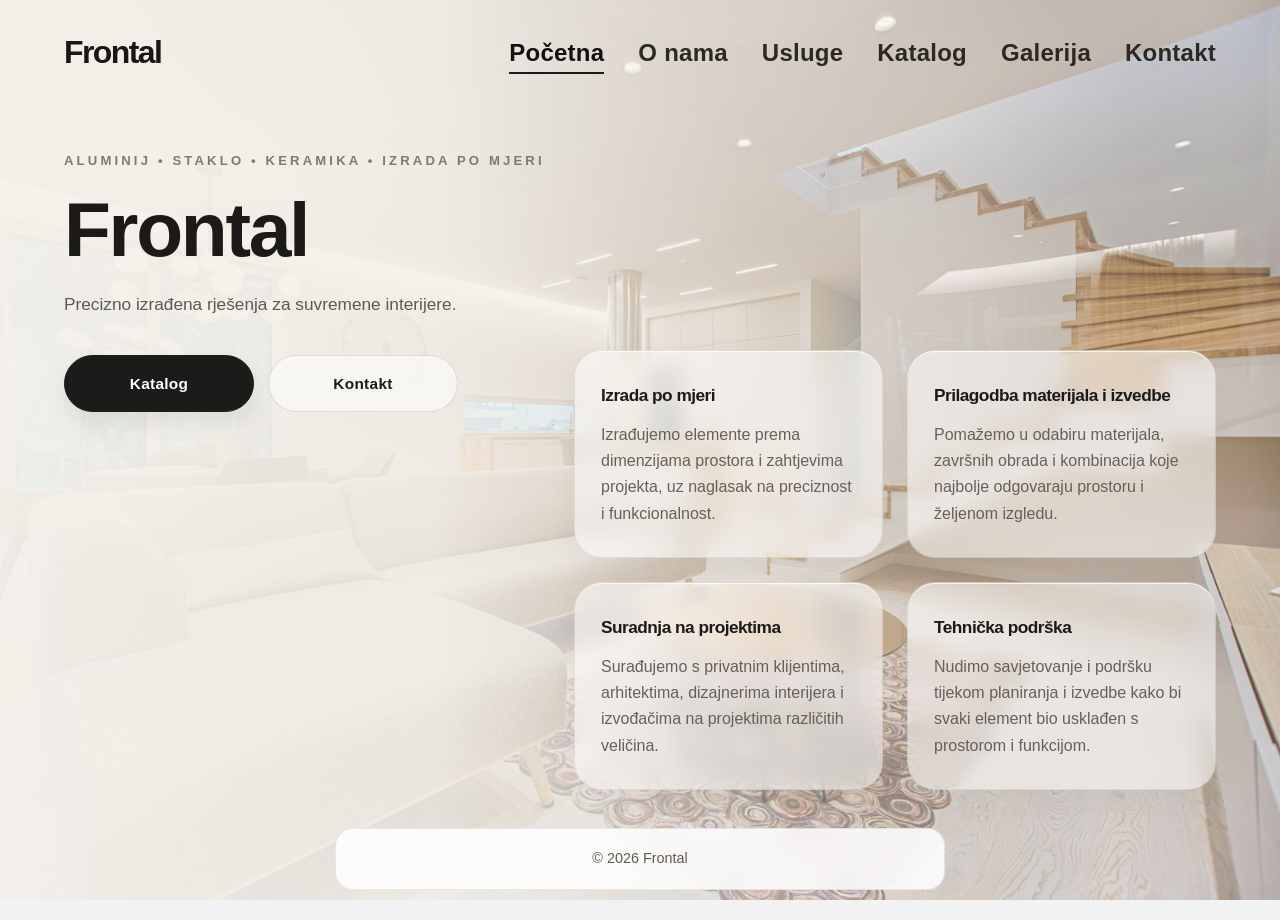
==== index.html @ 2510e6c1 "- Added placeholder pictures in Catalogue - Styled the Catalogue page, including text over pictures" ====
<!DOCTYPE html>
<html lang="hr">
<head>
  <meta charset="UTF-8" />
  <meta name="viewport" content="width=device-width, initial-scale=1.0" />

  <title>Frontal | Aluminij, staklo i keramika po mjeri</title>

  <meta name="description" content="Frontal – izrada aluminijskih, staklenih i keramičkih rješenja po mjeri. Moderna rješenja za interijere i poslovne prostore." />

  <!-- Open Graph (social sharing) -->
  <meta property="og:title" content="Frontal" />
  <meta property="og:description" content="Izrada aluminijskih, staklenih i keramičkih rješenja po mjeri." />
  <meta property="og:type" content="website" />

  <link rel="stylesheet" href="style.css" />
</head>
<body>

  <header class="site-header">
    <div class="container header-container">
      <a href="#hero" class="logo">Frontal</a>

      <nav class="main-nav">
        <ul class="nav-list">
          <li><a href="#hero">Početna</a></li>
          <li><a href="#about">O nama</a></li>
          <li><a href="#services">Usluge</a></li>
          <li><a href="#catalogue">Katalog</a></li>
          <li><a href="#gallery">Galerija</a></li>
          <li><a href="#contact">Kontakt</a></li>
        </ul>
      </nav>
    </div>
  </header>

  <main>
    <!-- HERO -->
    <section id="hero" class="hero-section">
      <div class="container hero-container">
        <div class="hero-content">
          <p class="hero-subtitle">Aluminij • Staklo • Keramika • Izrada po mjeri</p>

          <h1 class="hero-title">
            Frontal
          </h1>

          <p class="hero-text">
            Precizno izrađena rješenja za suvremene interijere.
          </p>

          <div class="hero-buttons">
            <a href="#catalogue" class="btn btn-primary">Katalog</a>
            <a href="#contact" class="btn btn-secondary">Kontakt</a>
          </div>
        </div>

        <div class="hero-features">
          <div class="hero-feature-box">
            <h3>Izrada po mjeri</h3>
            <p>
              Izrađujemo elemente prema dimenzijama prostora i zahtjevima projekta,
              uz naglasak na preciznost i funkcionalnost.
            </p>
          </div>

          <div class="hero-feature-box">
            <h3>Prilagodba materijala i izvedbe</h3>
            <p>
              Pomažemo u odabiru materijala, završnih obrada i kombinacija koje najbolje
              odgovaraju prostoru i željenom izgledu.
            </p>
          </div>

          <div class="hero-feature-box">
            <h3>Suradnja na projektima</h3>
            <p>
              Surađujemo s privatnim klijentima, arhitektima, dizajnerima interijera
              i izvođačima na projektima različitih veličina.
            </p>
          </div>

          <div class="hero-feature-box">
            <h3>Tehnička podrška</h3>
            <p>
              Nudimo savjetovanje i podršku tijekom planiranja i izvedbe kako bi svaki
              element bio usklađen s prostorom i funkcijom.
            </p>
          </div>
        </div>
      </div>
    </section>

    <!-- ABOUT -->
    <section id="about" class="about-section section">
      <div class="container">
        <div class="section-heading">
          <h2>O nama</h2>
          <p>Specijalizirana izrada aluminijskih, staklenih i keramičkih rješenja po mjeri.</p>
        </div>

        <div class="about-content">
          <div class="about-text">
            <p>
              Frontal je specijalizirana radionica za izradu aluminijskih,
              staklenih i keramičkih rješenja po mjeri za stambene i poslovne prostore.
            </p>

            <p>
              Izrađujemo elemente poput kliznih vrata, vitrina, keramičkih radnih
              ploča, kuhinjskih otoka i drugih interijerskih rješenja.
              Svaki projekt prilagođava se dimenzijama prostora i željama klijenta.
            </p>

            <p>
              Kombiniramo vrhunske materijale s preciznom obradom kako bi rezultat bio
              dugotrajan, funkcionalan i estetski usklađen s prostorom.
            </p>
          </div>

          <div class="about-image">
            <img src="images/about-placeholder.jpg" alt="Radionica ili proizvodnja Frontal" />
          </div>
        </div>
      </div>
    </section>

    <!-- SERVICES -->
    <section id="services" class="services-section section">
      <div class="container">
        <div class="section-heading">
          <h2>Usluge</h2>
          <p>Izrada, prilagodba i izvedba rješenja po mjeri za suvremene interijere i eksterijere.</p>
        </div>

        <div class="services-grid">
          <div class="service-box">
            <h3>Izrada aluminijskih sustava</h3>
            <p>
              Proizvodnja aluminijskih vrata, okvira, vitrina i kliznih sustava
              prilagođenih dimenzijama i zahtjevima prostora.
            </p>
          </div>

          <div class="service-box">
            <h3>Staklena rješenja</h3>
            <p>
              Izrada i ugradnja staklenih vrata, stijena i dekorativnih elemenata
              za moderne i funkcionalne interijere.
            </p>
          </div>

          <div class="service-box">
            <h3>Keramičke površine</h3>
            <p>
              Izrada keramičkih radnih ploča, kuhinjskih otoka, umivaonika i zidnih
              obloga visoke otpornosti i dugotrajnosti.
            </p>
          </div>

          <div class="service-box">
            <h3>Montaža i ugradnja</h3>
            <p>
              Profesionalna ugradnja svih proizvoda uz preciznu izvedbu i završnu obradu
              prilagođenu prostoru.
            </p>
          </div>
        </div>
      </div>
    </section>

    <!-- CATALOGUE -->

    <section id="catalogue" class="catalogue-section section">
      <div class="container">
        <div class="section-heading">
          <h2>Katalog</h2>
          <p>Rješenja po mjeri za suvremene interijere i funkcionalne prostore.</p>
        </div>

        <div class="catalogue-grid">
          <article class="catalogue-card">
            <img src="images/aluminium-placeholder.jpg" alt="Aluminijski sustavi" />
            <div class="catalogue-content">
              <h3>Aluminijski sustavi</h3>
              <p>
                Aluminijske vratnice, klizna vrata i okviri izrađeni po mjeri.
                Dostupni u različitim 
                bojama i završnim obradama.
              </p>
            </div>
          </article>

          <article class="catalogue-card">
            <img src="images/glass-placeholder.jpg" alt="Stakleni elementi" />
            <div class="catalogue-content">
              <h3>Stakleni elementi</h3>
              <p>
                Staklene površine, vrata i vitrine koje prostoru daju lakoću i
                sofisticiran izgled.
              </p>
            </div>
          </article>

          <article class="catalogue-card">
            <img src="images/wood-placeholder.jpg" alt="Interijerski elementi" />
            <div class="catalogue-content">
              <h3>Interijerski elementi</h3>
              <p>
                Vitrine, garderobe i ormari izrađeni po mjeri prostora za moderan
                i funkcionalan interijer.
              </p>
            </div>
          </article>

          <article class="catalogue-card">
            <img src="images/ceramics-placeholder.jpg" alt="Keramička rješenja" />
            <div class="catalogue-content">
              <h3>Keramička rješenja</h3>
              <p>
                Keramičke radne ploče, kuhinjski otoci i umivaonici visoke otpornosti i dugotrajnosti.
              </p>
            </div>
          </article>
        </div>
      </div>
    </section>

    <!-- GALLERY -->
    <section id="gallery" class="gallery-section section">
      <div class="container">
        <div class="section-heading">
          <h2>Galerija</h2>
          <p>Primjeri proizvoda, projekata i izvedenih rješenja.</p>
        </div>

        <div class="gallery-grid">
          <div class="gallery-item">
            <img src="images/gallery-1.jpg" alt="Primjer projekta 1" />
          </div>
          <div class="gallery-item">
            <img src="images/gallery-2.jpg" alt="Primjer projekta 2" />
          </div>
          <div class="gallery-item">
            <img src="images/gallery-3.jpg" alt="Primjer projekta 3" />
          </div>
          <div class="gallery-item">
            <img src="images/gallery-4.jpg" alt="Primjer projekta 4" />
          </div>
        </div>
      </div>
    </section>

    <!-- CONTACT -->
    <section id="contact" class="contact-section section">
      <div class="container">
        <div class="section-heading">
          <h2>Kontakt</h2>
          <p>
            Planirate uređenje doma ili radite na projektu za klijenta?
            Javite nam se za ponudu ili dodatne informacije.
          </p>
        </div>

        <div class="contact-content">
          <div class="contact-info">
            <h3>Kontakt informacije</h3>
            <p><strong>Telefon:</strong> +385 XX XXX XXX</p>
            <p><strong>Email:</strong> info@frontal.hr</p>
            <p><strong>Adresa:</strong> Ulica i broj, Grad</p>
          </div>

          <div class="contact-form-wrapper">
            <form class="contact-form">
              <div class="form-group">
                <label for="name">Ime i prezime</label>
                <input type="text" id="name" name="name" />
              </div>

              <div class="form-group">
                <label for="email">Email</label>
                <input type="email" id="email" name="email" />
              </div>

              <div class="form-group">
                <label for="message">Poruka</label>
                <textarea id="message" name="message" rows="6"></textarea>
              </div>

              <button type="submit" class="btn btn-primary">Pošalji</button>
            </form>
          </div>
        </div>
      </div>
    </section>
  </main>

  <!-- FOOTER -->

  <footer class="site-footer">
    <a href="#hero" class="footer-container">
      <span class="footer-copy">© 2026 Frontal</span>
    </a>
  </footer>

  <script src="script.js"></script>
</body>
</html>
---- style.css ----
/* ---------- RESET ---------- */

*{
  margin:0;
  padding:0;
  box-sizing:border-box;
}

:root{
  --hero-top-padding: 150px;
  --hero-bottom-padding: 20px;
  --hero-left-offset: 0px;
  --nav-font-size: 1.5rem;
}

html, body{
  width:100%;
  min-height:100%;
  height:100%;
}

body{
  font-family:Arial, Helvetica, sans-serif;
  background:#f2f2f2;
  color:#1d1d1b;
  line-height:1.65;
  -webkit-font-smoothing:antialiased;
  text-rendering:optimizeLegibility;
  display:flex;
  flex-direction:column;
  min-height:100vh;
}

img{
  display:block;
  width:100%;
}

a{
  color:inherit;
  text-decoration:none;
}

button{
  font:inherit;
}

h1, h2, h3{
  color:#1b1a18;
  font-weight:600;
  letter-spacing:-0.03em;
}

p{
  color:#5f5a54;
}

/* ---------- GLOBAL ---------- */

.container{
  width:min(90%, 1600px);
  margin:0 auto;
}

.section{
  min-height:100vh;
  padding:140px 0 140px;
  background:
    linear-gradient(to bottom, rgba(255,255,255,0.26), rgba(255,255,255,0)),
    #f0ece6;
}

.section-heading{
  text-align:center;
  margin-bottom:70px;
}

.section-heading h2{
  font-size:clamp(2.3rem, 4vw, 4.2rem);
  line-height:1.02;
  margin-bottom:16px;
}

.section-heading p{
  max-width:720px;
  margin:0 auto;
  font-size:1.02rem;
  color:#6b655e;
}

.btn{
  display:inline-flex;
  align-items:center;
  justify-content:center;
  min-width:190px;
  padding:15px 30px;
  border-radius:999px;
  font-size:0.96rem;
  font-weight:600;
  letter-spacing:0.02em;
  transition:all 0.3s ease;
  cursor:pointer;
}

.btn-primary{
  background:#1c1b19;
  color:#ffffff;
  border:1px solid #1c1b19;
  box-shadow:0 10px 24px rgba(0,0,0,0.08);
}

.btn-primary:hover{
  background:#34312d;
  border-color:#34312d;
  transform:translateY(-2px);
}

.btn-secondary{
  background:rgba(255,255,255,0.55);
  color:#1c1b19;
  border:1px solid rgba(28,27,25,0.12);
  backdrop-filter:blur(8px);
}

.btn-secondary:hover{
  background:#ffffff;
  transform:translateY(-2px);
}

/* ---------- HEADER ---------- */

.site-header{
  position:absolute;
  top:0;
  left:0;
  width:100%;
  z-index:1000;
  background:transparent;
  backdrop-filter:none;
  border-bottom:none;
}

.header-container{
  display:flex;
  justify-content:space-between;
  align-items:center;
  padding:26px 0;
}

.logo{
  font-size:2rem;
  font-weight:700;
  letter-spacing:-0.05em;
  color:#181715;
  transition:opacity 0.25s ease, transform 0.25s ease;
}

.logo:hover{
  opacity:0.7;
  transform:translateY(-1px);
  cursor:pointer;
}

.main-nav .nav-list{
  list-style:none;
  display:flex;
  align-items:center;
  gap:34px;
}

.main-nav a{
  position:relative;
  color:#2c2925;
  font-size:var(--nav-font-size); /* navbar font size */
  font-weight:600;
  letter-spacing:0.01em;
  transition:color 0.25s ease;
}

.main-nav a::after{
  content:"";
  position:absolute;
  left:0;
  bottom:-8px;
  width:0;
  height:1.5px;
  background:#1b1a18;
  transition:width 0.3s ease;
}

.main-nav a:hover::after,
.main-nav a.active::after{
  width:100%;
}

.main-nav a:hover,
.main-nav a.active{
  color:#111;
}

/* ---------- HERO ---------- */

.hero-section{
  position:relative;
  min-height:100vh;
  display:flex;
  align-items:flex-start;
  overflow:hidden;
  opacity:0;
  transform:translateY(20px);
  padding-top:var(--hero-top-padding);
  padding-bottom:var(--hero-bottom-padding);

  background:
    linear-gradient(
      90deg,
      rgba(245,242,236,0.96) 0%,
      rgba(245,242,236,0.9) 34%,
      rgba(245,242,236,0.55) 58%,
      rgba(245,242,236,0.18) 100%
    ),
    url("images/hero-placeholder.jpg");

  background-size:cover;
  background-position:center;
  background-repeat:no-repeat;
}

.hero-section.show{
  animation:fadeSection 0.5s ease forwards;
}

.hero-container{
  display:grid;
  grid-template-columns:minmax(320px, 700px) 1fr;
  align-items:start;
  gap:10px;
}

.hero-content{
  max-width:700px;
  margin-left:var(--hero-left-offset);
}

.hero-subtitle{
  font-size:0.82rem;
  text-transform:uppercase;
  letter-spacing:0.24em;
  color:#81796f;
  margin-bottom:22px;
  font-weight:600;
}

.hero-title{
  font-size:clamp(3rem, 6vw, 5rem);
  line-height:0.92;
  margin-bottom:26px;
  max-width:700px;
}

.hero-text{
  max-width:580px;
  font-size:1.08rem;
  color:#5e5952;
  margin-bottom:36px;
}

.hero-buttons{
  display:flex;
  flex-wrap:wrap;
  gap:14px;
  margin-bottom:42px;
}

.hero-features{
  margin-left:-200px;
  margin-top: 200px;
  display:grid;
  grid-template-columns:repeat(2, 1fr);
  gap:24px;
}

.hero-feature-box{
  background:rgba(255,255,255,0.52);
  border:1px solid rgba(41,36,31,0.08);
  border-radius:28px;
  box-shadow:
    0 10px 30px rgba(63,52,40,0.05),
    0 1px 0 rgba(255,255,255,0.75) inset;
  backdrop-filter:blur(10px);
  padding:30px 26px;
}

.hero-feature-box h3{
  font-size:1.08rem;
  margin-bottom:12px;
}

.hero-feature-box p{
  color:#666058;
}

/* ---------- PAGE SWITCH ANIMATION ---------- */

.about-section,
.services-section,
.catalogue-section,
.gallery-section,
.contact-section{
  display:none;
  opacity:0;
  transform:translateY(20px);
}

.about-section.show,
.services-section.show,
.catalogue-section.show,
.gallery-section.show,
.contact-section.show{
  display:block;
  animation:fadeSection 0.5s ease forwards;
}

@keyframes fadeSection{
  from{
    opacity:0;
    transform:translateY(20px);
  }
  to{
    opacity:1;
    transform:translateY(0);
  }
}

/* ---------- SHARED PREMIUM SURFACES ---------- */

.about-text,
.catalogue-card,
.service-box,
.contact-info,
.contact-form-wrapper,
.gallery-item{
  background:rgba(255,255,255,0.52);
  border:1px solid rgba(41,36,31,0.08);
  border-radius:28px;
  box-shadow:
    0 10px 30px rgba(63,52,40,0.05),
    0 1px 0 rgba(255,255,255,0.75) inset;
  backdrop-filter:blur(10px);
}

/* ---------- ABOUT ---------- */

.about-content{
  display:grid;
  grid-template-columns:1.05fr 0.95fr;
  gap:46px;
  align-items:center;
}

.about-text{
  padding:42px;
}

.about-text p{
  font-size:1.02rem;
}

.about-text p + p{
  margin-top:18px;
}

.about-image{
  position:relative;
}

.about-image::before{
  content:"";
  position:absolute;
  top:-18px;
  left:-18px;
  width:100%;
  height:100%;
  border-radius:32px;
  background:rgba(255,255,255,0.35);
  z-index:0;
}

.about-image img{
  position:relative;
  z-index:1;
  height:500px;
  object-fit:cover;
  border-radius:32px;
  box-shadow:0 18px 42px rgba(62,52,42,0.08);
}

/* ---------- SERVICES ---------- */

.services-grid{
  display:grid;
  grid-template-columns:repeat(4, 1fr);
  gap:24px;
}

.service-box{
  padding:34px 28px;
  transition:transform 0.3s ease, box-shadow 0.3s ease;
}

.service-box:hover{
  transform:translateY(-6px);
  box-shadow:
    0 18px 42px rgba(63,52,40,0.07),
    0 1px 0 rgba(255,255,255,0.8) inset;
}

.service-box h3{
  font-size:1.14rem;
  margin-bottom:12px;
}

.service-box p{
  color:#666058;
}

/* ---------- CATALOGUE ---------- */

.catalogue-grid{
  display:grid;
  grid-template-columns:repeat(4, 1fr);
  gap:26px;
}

.catalogue-card{
  position:relative;
  overflow:hidden;
  border-radius:28px;
  min-height:420px;
  transition:transform 0.3s ease, box-shadow 0.3s ease;
}

.catalogue-card:hover{
  transform:translateY(-7px);
  box-shadow:
    0 18px 42px rgba(63,52,40,0.08),
    0 1px 0 rgba(255,255,255,0.8) inset;
}

.catalogue-card img{
  position:absolute;
  inset:0;
  width:100%;
  height:100%;
  object-fit:cover;
  transition:transform 0.45s ease;
}

.catalogue-card:hover img{
  transform:scale(1.04);
}

.catalogue-content{
  position:absolute;
  left:0;
  right:0;
  bottom:0;
  padding:26px 24px 28px;
  background:linear-gradient(
    to top,
    rgba(0,0,0,0.9) 0%,
    rgba(0,0,0,0.6) 45%,
    rgba(0,0,0,0) 100%
  );
}

.catalogue-content h3{
  font-size:1.18rem;
  margin-bottom:10px;
  color:#ffffff;
}

.catalogue-content p{
  color:rgba(255,255,255,0.92);
}

/* ---------- GALLERY ---------- */

.gallery-grid{
  display:grid;
  grid-template-columns:repeat(4, 1fr);
  gap:20px;
}

.gallery-item{
  overflow:hidden;
}

.gallery-item img{
  height:290px;
  object-fit:cover;
  transition:transform 0.45s ease;
}

.gallery-item:hover img{
  transform:scale(1.05);
}

/* ---------- CONTACT ---------- */

.contact-content{
  display:grid;
  grid-template-columns:0.9fr 1.1fr;
  gap:28px;
  align-items:start;
}

.contact-info,
.contact-form-wrapper{
  padding:38px;
}

.contact-info h3{
  font-size:1.4rem;
  margin-bottom:18px;
}

.contact-info p{
  margin-bottom:12px;
  color:#5f5a54;
}

.contact-form{
  display:flex;
  flex-direction:column;
  gap:18px;
}

.form-group{
  display:flex;
  flex-direction:column;
  gap:8px;
}

.form-group label{
  font-size:0.95rem;
  font-weight:600;
  color:#272421;
}

input,
textarea{
  width:100%;
  padding:15px 16px;
  border:1px solid rgba(35,31,27,0.1);
  border-radius:16px;
  background:rgba(255,255,255,0.84);
  color:#1d1d1b;
  font-size:0.98rem;
  outline:none;
  transition:border-color 0.25s ease, box-shadow 0.25s ease, background 0.25s ease;
}

input:focus,
textarea:focus{
  border-color:rgba(29,29,27,0.22);
  box-shadow:0 0 0 4px rgba(0,0,0,0.04);
  background:#ffffff;
}

textarea{
  resize:vertical;
  min-height:170px;
}

.contact-form button{
  border:none;
  align-self:flex-start;
}

/* ---------- FOOTER ---------- */

.site-footer{
  position:fixed;
  left:0;
  right:0;
  bottom:0;
  z-index:1000;
  display:flex;
  justify-content:center;
  pointer-events:none;
}

.footer-container{
  pointer-events:auto;

  display:flex;
  align-items:center;
  justify-content:center;

  background:rgba(255,255,255,0.85);
  border:1px solid rgba(0,0,0,0.08);
  border-radius:18px;

  padding:18px 20%;
  margin-bottom:10px;

  backdrop-filter:blur(10px);
  font-size:0.9rem;

  transition:transform 0.25s ease, opacity 0.25s ease;
}

.footer-container:hover{
  transform:translateY(-1px);
  opacity:0.85;
}

.footer-copy{
  color:#5f5a54;
}
/* ---------- RESPONSIVE ---------- */

@media (max-width:1100px){
  .catalogue-grid,
  .services-grid,
  .gallery-grid{
    grid-template-columns:repeat(2, 1fr);
  }

  .about-content,
  .contact-content,
  .hero-container{
    grid-template-columns:1fr;
  }

  .about-image img{
    height:420px;
  }

  .hero-features{
    grid-template-columns:repeat(2, 1fr);
    margin-left:0;
    margin-top:10px;
  }
}

@media (max-width:820px){
  .site-header{
    position:absolute;
    background:transparent;
    backdrop-filter:none;
  }

  .header-container{
    flex-direction:column;
    align-items:flex-start;
    gap:18px;
  }

  .main-nav{
    width:100%;
  }

  .main-nav .nav-list{
    flex-wrap:wrap;
    gap:16px 22px;
  }

  .hero-section{
    min-height:auto;
    padding-top:120px;
    padding-bottom:40px;
  }

  .hero-title{
    font-size:4rem;
  }

  .section{
    padding:100px 0 120px;
  }

  .back-to-top-btn{
    font-size:0.82rem;
    padding:14px 24px;
  }
}

@media (max-width:560px){
  .logo{
    font-size:1.6rem;
  }

  .catalogue-grid,
  .services-grid,
  .gallery-grid,
  .hero-features{
    grid-template-columns:1fr;
  }

  .hero-buttons{
    flex-direction:column;
    align-items:flex-start;
  }

  .btn{
    width:100%;
    max-width:260px;
  }

  .about-text,
  .contact-info,
  .contact-form-wrapper,
  .hero-feature-box{
    padding:26px;
  }

  .about-image img{
    height:300px;
  }

  .gallery-item img{
    height:220px;
  }

  .hero-title{
    font-size:3.1rem;
  }

  .back-to-top-btn{
    padding:12px 18px;
  }
}

/* NAV FIX */
@media (max-width:1100px){
  .main-nav a{
    font-size:0.9rem;
  }

  .main-nav .nav-list{
    gap:20px;
  }
}

@media (max-width:820px){
  .main-nav a{
    font-size:0.85rem;
  }

  .main-nav .nav-list{
    gap:12px 18px;
    flex-wrap:wrap;
  }
}
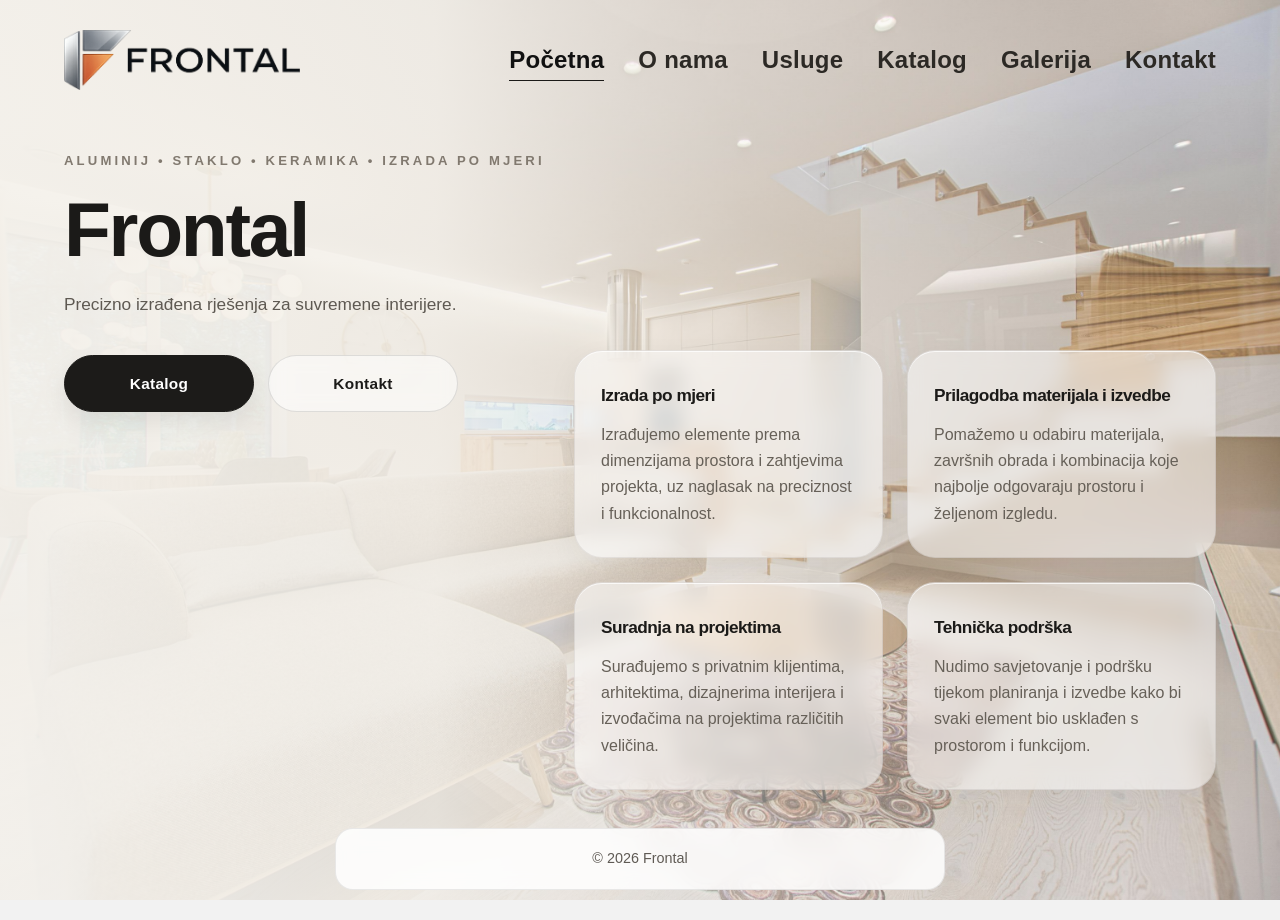
==== commit 613cc826: "Added Logo" ====
--- a/index.html
+++ b/index.html
@@ -19,7 +19,9 @@
 
   <header class="site-header">
     <div class="container header-container">
-      <a href="#hero" class="logo">Frontal</a>
+      <a href="#hero" class="logo">
+        <img src="images/FrontalLogoClean.png" alt="Frontal logo" />
+      </a>
 
       <nav class="main-nav">
         <ul class="nav-list">
@@ -185,8 +187,7 @@
               <h3>Aluminijski sustavi</h3>
               <p>
                 Aluminijske vratnice, klizna vrata i okviri izrađeni po mjeri.
-                Dostupni u različitim 
-                bojama i završnim obradama.
+                Dostupni u različitim bojama i završnim obradama.
               </p>
             </div>
           </article>
--- a/style.css
+++ b/style.css
@@ -138,13 +138,14 @@
   background:transparent;
   backdrop-filter:none;
   border-bottom:none;
+  height:10px;
 }
 
 .header-container{
   display:flex;
   justify-content:space-between;
   align-items:center;
-  padding:26px 0;
+  padding:30px 0;
 }
 
 .logo{
@@ -153,12 +154,21 @@
   letter-spacing:-0.05em;
   color:#181715;
   transition:opacity 0.25s ease, transform 0.25s ease;
+  display:flex;
+  align-items:center;
+  height:100%;
 }
 
 .logo:hover{
   opacity:0.7;
   transform:translateY(-1px);
   cursor:pointer;
+}
+
+.logo img{
+  height:60px;
+  width:auto;
+  display:block;
 }
 
 .main-nav .nav-list{
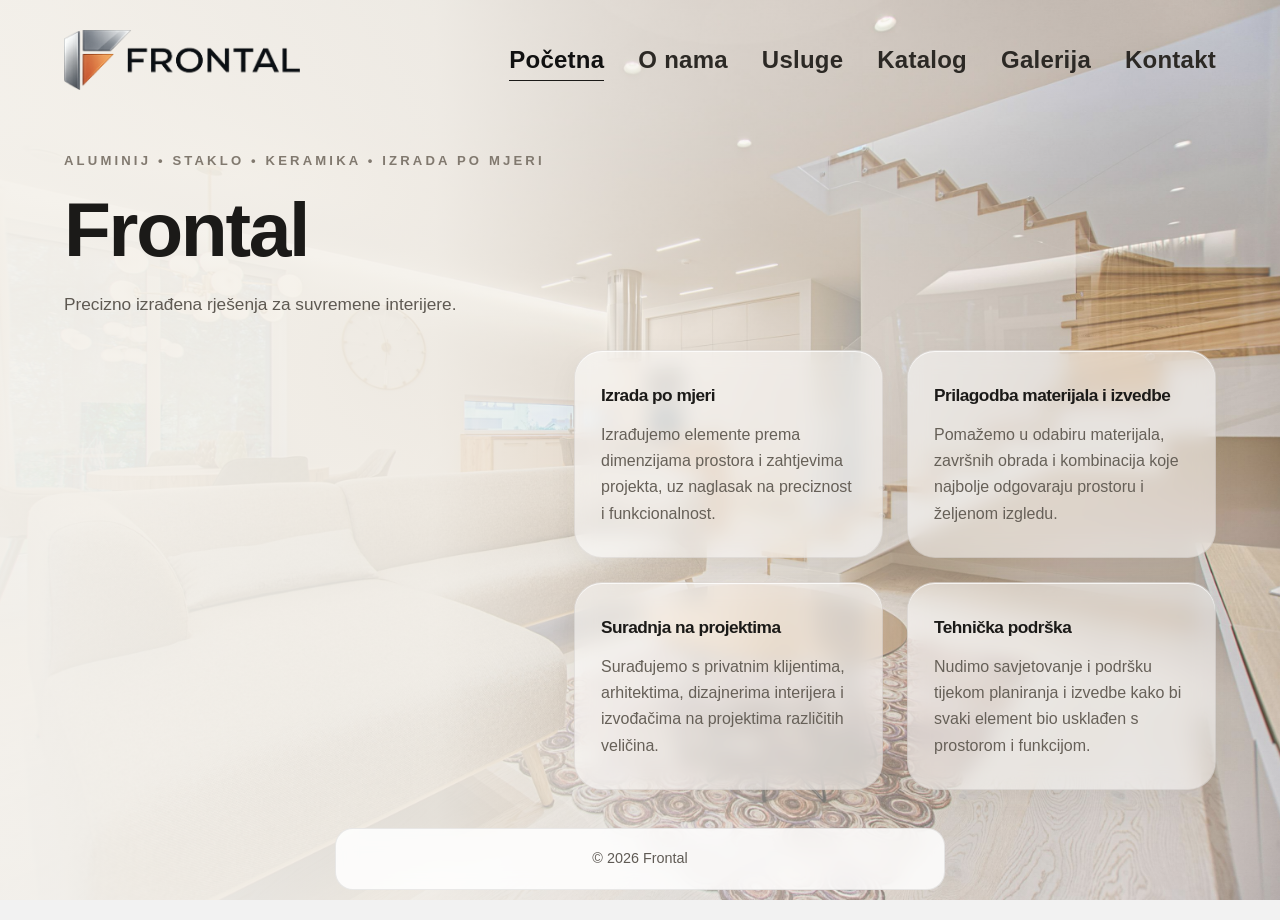
==== commit 56e95210: "Deleted "Kontakt" and "Katalog" buttons below hero" ====
--- a/index.html
+++ b/index.html
@@ -37,6 +37,7 @@
   </header>
 
   <main>
+
     <!-- HERO -->
     <section id="hero" class="hero-section">
       <div class="container hero-container">
@@ -50,11 +51,6 @@
           <p class="hero-text">
             Precizno izrađena rješenja za suvremene interijere.
           </p>
-
-          <div class="hero-buttons">
-            <a href="#catalogue" class="btn btn-primary">Katalog</a>
-            <a href="#contact" class="btn btn-secondary">Kontakt</a>
-          </div>
         </div>
 
         <div class="hero-features">
--- a/style.css
+++ b/style.css
@@ -138,7 +138,6 @@
   background:transparent;
   backdrop-filter:none;
   border-bottom:none;
-  height:10px;
 }
 
 .header-container{
@@ -272,14 +271,7 @@
   max-width:580px;
   font-size:1.08rem;
   color:#5e5952;
-  margin-bottom:36px;
-}
-
-.hero-buttons{
-  display:flex;
-  flex-wrap:wrap;
-  gap:14px;
-  margin-bottom:42px;
+  margin-bottom:20px;
 }
 
 .hero-features{
@@ -299,6 +291,12 @@
     0 1px 0 rgba(255,255,255,0.75) inset;
   backdrop-filter:blur(10px);
   padding:30px 26px;
+  transition: transform 0.25s ease, box-shadow 0.25s ease;  
+}
+
+.hero-feature-box:hover{
+  transform: scale(1.03) translateY(-5px); 
+  cursor: pointer; 
 }
 
 .hero-feature-box h3{
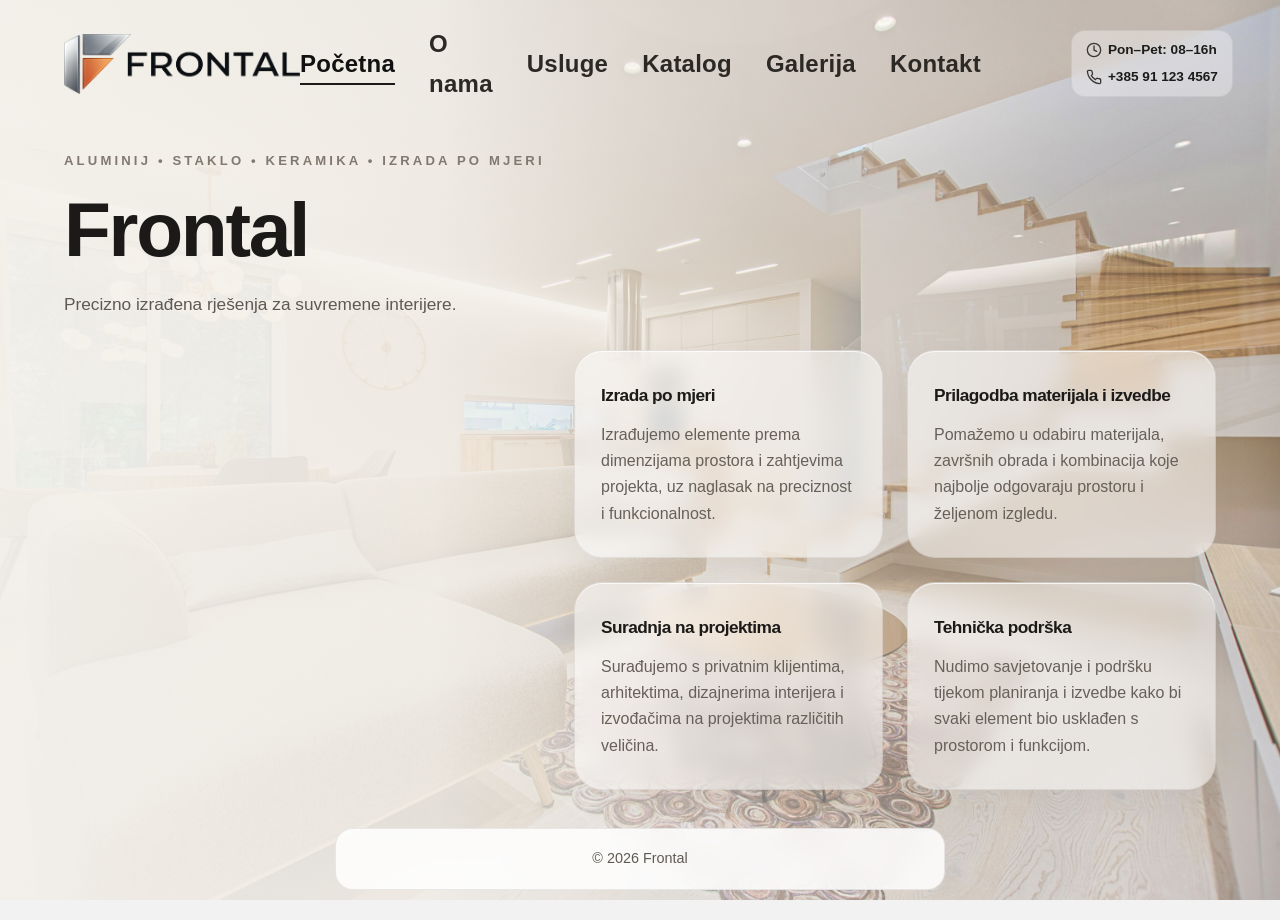
==== commit 5aacd022: "Added working hours and contact on header. Styled it. Added clock and phone icons to header-info (ho" ====
--- a/index.html
+++ b/index.html
@@ -33,6 +33,34 @@
           <li><a href="#contact">Kontakt</a></li>
         </ul>
       </nav>
+
+      <div class="header-info">
+        <span class="info-item">
+          <svg class="icon" viewBox="0 0 24 24" fill="none">
+            <circle cx="12" cy="12" r="10" stroke="currentColor" stroke-width="2"/>
+            <path d="M12 6v6l4 2" stroke="currentColor" stroke-width="2" stroke-linecap="round"/>
+          </svg>
+          Pon–Pet: 08–16h
+        </span>
+
+        <a href="tel:+385911234567" class="info-item">
+          <svg class="icon" viewBox="0 0 24 24" fill="none">
+            <path d="M22 16.92v3a2 2 0 0 1-2.18 2 
+            19.8 19.8 0 0 1-8.63-3.07 
+            19.5 19.5 0 0 1-6-6 
+            19.8 19.8 0 0 1-3.07-8.67 
+            A2 2 0 0 1 4.11 2h3a2 2 0 0 1 2 1.72 
+            c.12.9.32 1.78.59 2.63 
+            a2 2 0 0 1-.45 2.11L8.09 9.91 
+            a16 16 0 0 0 6 6l1.45-1.45 
+            a2 2 0 0 1 2.11-.45 
+            c.85.27 1.73.47 2.63.59 
+            A2 2 0 0 1 22 16.92z"
+            stroke="currentColor" stroke-width="2" fill="none"/>
+          </svg>
+          +385 91 123 4567
+        </a>
+      </div>
     </div>
   </header>
 
--- a/style.css
+++ b/style.css
@@ -144,7 +144,7 @@
   display:flex;
   justify-content:space-between;
   align-items:center;
-  padding:30px 0;
+  padding:24px 0;
 }
 
 .logo{
@@ -168,6 +168,49 @@
   height:60px;
   width:auto;
   display:block;
+}
+
+.header-info{
+  display:flex;
+  flex-direction:column;
+  align-items:flex-start;
+  gap:4px;
+  font-size:0.85rem;
+  white-space:nowrap;
+  
+  padding:8px 14px;
+  border-radius:14px;
+
+  background:rgba(255,255,255,0.35);
+  backdrop-filter:blur(8px);
+
+  border:1px solid rgba(0,0,0,0.06);
+}
+
+.header-info a{
+  font-weight:600;
+  color:#1c1b19;
+}
+
+.header-info span{
+  font-weight:600;
+}
+
+.info-item{
+  display:flex;
+  align-items:center;
+  gap:6px;
+}
+
+.icon{
+  width:16px;
+  height:16px;
+  opacity:0.85;
+}
+
+.main-nav{
+  margin-left:auto;
+  margin-right: 90px;
 }
 
 .main-nav .nav-list{
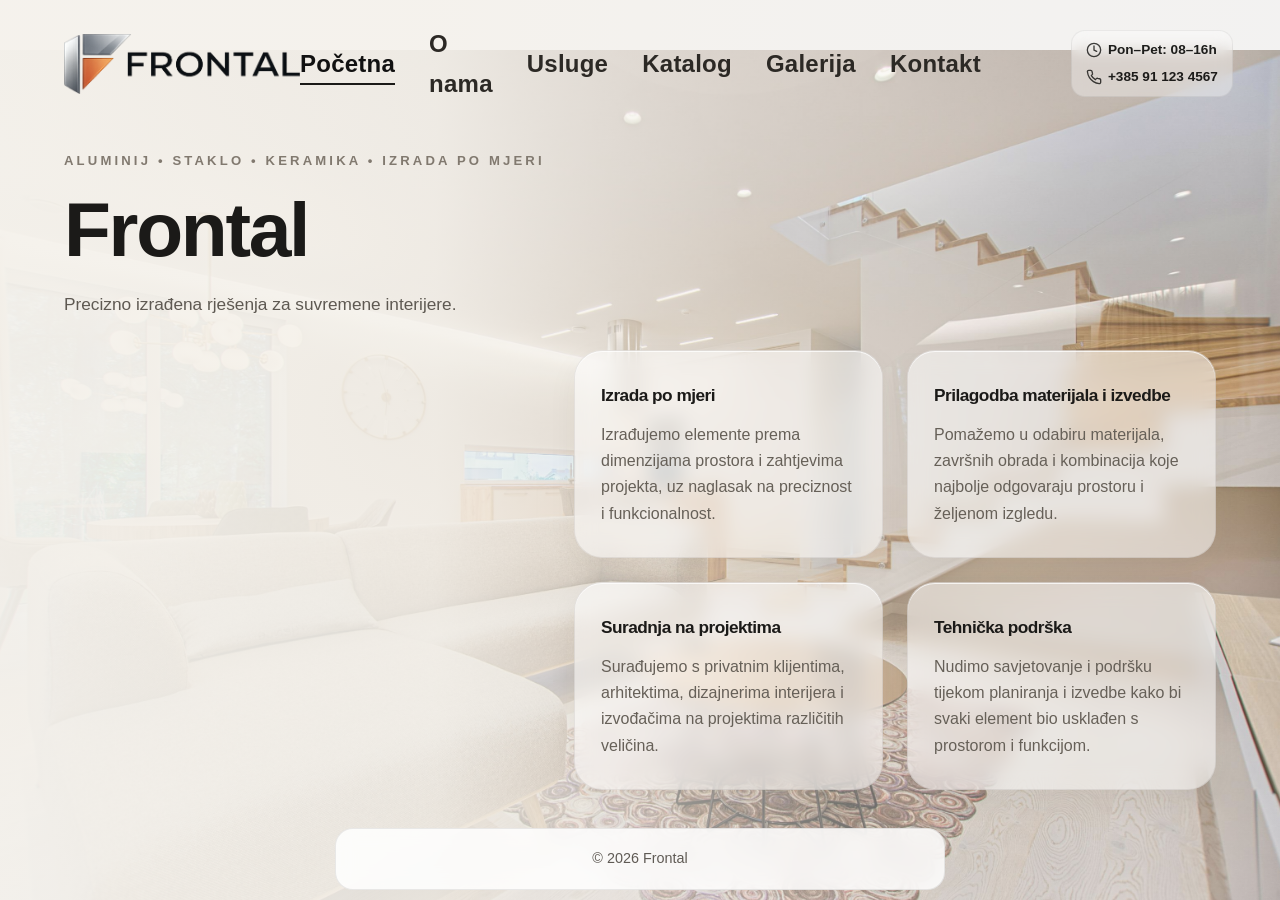
==== commit 7d0c6f2f: "Hopefully fixed 560px version (android)" ====
--- a/index.html
+++ b/index.html
@@ -22,6 +22,12 @@
       <a href="#hero" class="logo">
         <img src="images/FrontalLogoClean.png" alt="Frontal logo" />
       </a>
+
+      <button class="menu-toggle" aria-label="Open menu" aria-expanded="false">
+        <span></span>
+        <span></span>
+        <span></span>
+      </button>
 
       <nav class="main-nav">
         <ul class="nav-list">
--- a/style.css
+++ b/style.css
@@ -274,7 +274,7 @@
     url("images/hero-placeholder.jpg");
 
   background-size:cover;
-  background-position:center;
+  background-position: 0 0, center calc(50% + 50px);
   background-repeat:no-repeat;
 }
 
@@ -672,6 +672,24 @@
 }
 /* ---------- RESPONSIVE ---------- */
 
+.menu-toggle{
+  display:none;
+  background:none;
+  border:none;
+  padding:8px;
+  cursor:pointer;
+  z-index:1001;
+}
+
+.menu-toggle span{
+  display:block;
+  width:26px;
+  height:3px;
+  margin:5px 0;
+  background:#1f1f1f;
+  border-radius:2px;
+}
+
 @media (max-width:1100px){
   .catalogue-grid,
   .services-grid,
@@ -694,6 +712,42 @@
     margin-left:0;
     margin-top:10px;
   }
+
+  .header-container{
+    display:grid;
+    grid-template-columns:auto 1fr auto;
+    align-items:center;
+    column-gap:24px;
+  }
+
+  .main-nav{
+    margin:0;
+    width:100%;
+  }
+
+  .main-nav .nav-list{
+    display:flex;
+    justify-content:center;
+    align-items:center;
+    gap:18px;
+  }
+
+  .main-nav a{
+    font-size:1rem;
+  }
+
+  .logo img{
+    height:52px;
+  }
+
+  .header-info{
+    padding:8px 12px;
+    font-size:0.8rem;
+  }
+
+  .hero-section{
+    background-position:0 0, center;
+  }
 }
 
 @media (max-width:820px){
@@ -705,17 +759,34 @@
 
   .header-container{
     flex-direction:column;
-    align-items:flex-start;
-    gap:18px;
+    align-items:center;
+    gap:14px;
+  }
+
+  .logo img{
+    height:52px;
   }
 
   .main-nav{
     width:100%;
+    margin-left:0;
+    margin-right:0;
   }
 
   .main-nav .nav-list{
+    display:flex;
+    justify-content:center;
+    align-items:center;
     flex-wrap:wrap;
-    gap:16px 22px;
+    gap:12px 16px;
+  }
+
+  .main-nav a{
+    font-size:0.9rem;
+  }
+
+  .header-info{
+    align-self:center;
   }
 
   .hero-section{
@@ -739,8 +810,65 @@
 }
 
 @media (max-width:560px){
+  .site-header{
+    position:relative;
+  }
+
+  .header-container{
+    display:grid;
+    grid-template-columns:1fr auto;
+    align-items:center;
+    gap:12px;
+    padding:16px 0;
+  }
+
   .logo{
-    font-size:1.6rem;
+    justify-self:start;
+  }
+
+  .logo img{
+    height:44px;
+  }
+
+  .menu-toggle{
+    display:block;
+    justify-self:end;
+  }
+
+  .menu-toggle span{
+    display:block;
+    width:26px;
+    height:3px;
+    margin:5px 0;
+    background:#1f1f1f;
+    border-radius:2px;
+  }
+
+  .main-nav{
+    display:none;
+    grid-column:1 / -1;
+    width:100%;
+    margin:0;
+  }
+
+  .main-nav.active{
+    display:block;
+  }
+
+  .main-nav .nav-list{
+    display:flex;
+    flex-direction:column;
+    align-items:center;
+    gap:14px;
+    padding:20px 0 10px;
+  }
+
+  .main-nav a{
+    font-size:0.95rem;
+  }
+
+  .header-info{
+    display:none;
   }
 
   .catalogue-grid,
@@ -784,24 +912,3 @@
   }
 }
 
-/* NAV FIX */
-@media (max-width:1100px){
-  .main-nav a{
-    font-size:0.9rem;
-  }
-
-  .main-nav .nav-list{
-    gap:20px;
-  }
-}
-
-@media (max-width:820px){
-  .main-nav a{
-    font-size:0.85rem;
-  }
-
-  .main-nav .nav-list{
-    gap:12px 18px;
-    flex-wrap:wrap;
-  }
-}
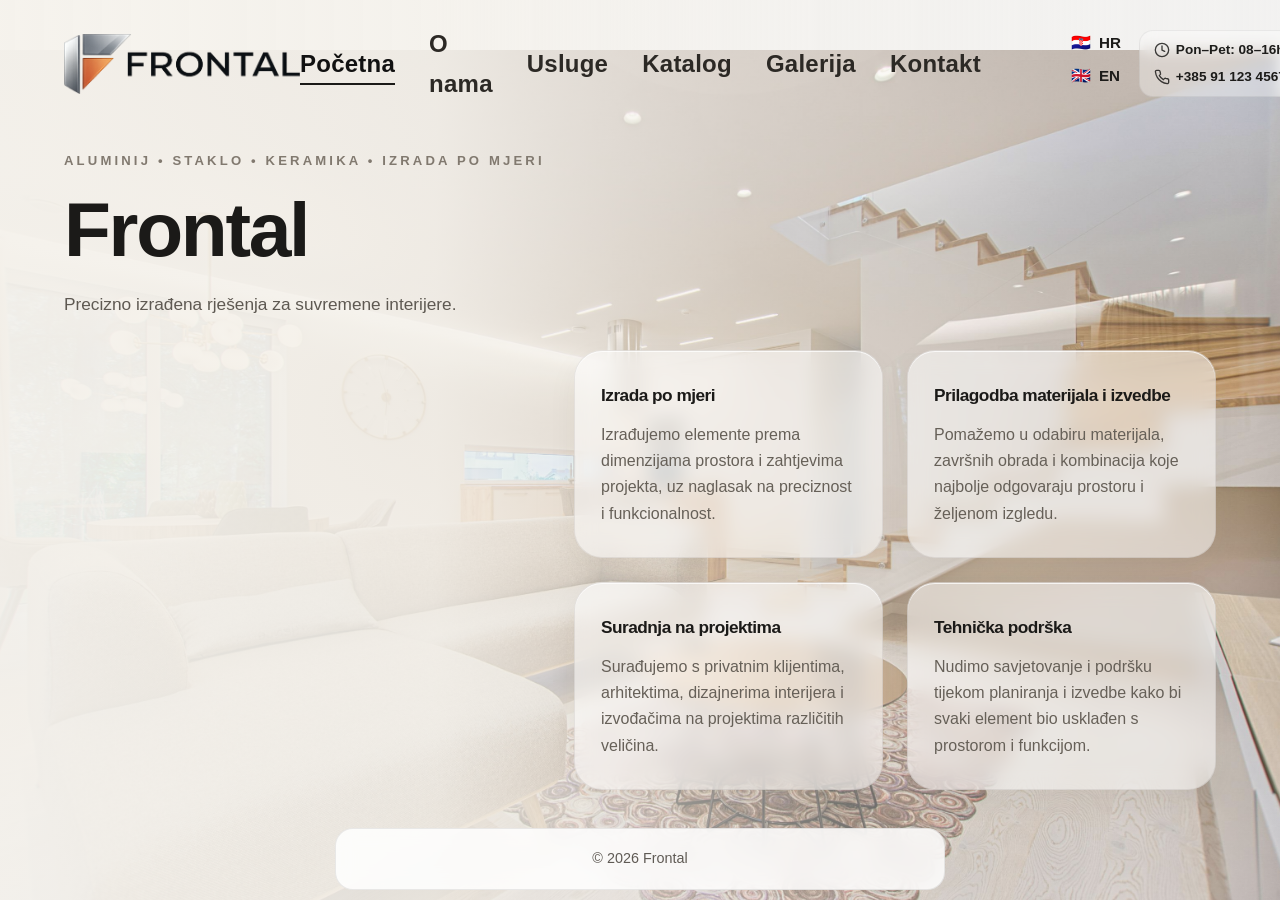
==== commit 9f04ca84: "Added English version Added Croatian/British flag (need to fix it to a better one) Fixed minor displ" ====
--- a/index.html
+++ b/index.html
@@ -39,6 +39,19 @@
           <li><a href="#contact">Kontakt</a></li>
         </ul>
       </nav>
+
+      <div class="header-meta">
+      <div class="language-switcher" aria-label="Language switcher">
+        <a href="index.html" class="language-link" aria-current="page">
+          <span class="flag">🇭🇷</span>
+          <span>HR</span>
+        </a>
+
+        <a href="en.html" class="language-link">
+          <span class="flag">🇬🇧</span>
+          <span>EN</span>
+        </a>
+      </div>
 
       <div class="header-info">
         <span class="info-item">
--- a/style.css
+++ b/style.css
@@ -11,6 +11,9 @@
   --hero-bottom-padding: 20px;
   --hero-left-offset: 0px;
   --nav-font-size: 1.5rem;
+  --language-to-header-gap: 18px;
+  --language-item-gap: 8px;
+  --language-flag-text-gap: 8px;
 }
 
 html, body{
@@ -248,6 +251,38 @@
 .main-nav a:hover,
 .main-nav a.active{
   color:#111;
+}
+
+.header-meta{
+  display:flex;
+  align-items:flex-start;
+  gap:var(--language-to-header-gap);
+}
+
+.language-switcher{
+  display:flex;
+  flex-direction:column;
+  align-items:flex-start;
+  gap:var(--language-item-gap);
+  white-space:nowrap;
+}
+
+.language-link{
+  display:inline-flex;
+  align-items:center;
+  gap:var(--language-flag-text-gap);
+  font-size:0.95rem;
+  font-weight:600;
+  color:#1c1b19;
+}
+
+.language-link:hover{
+  opacity:0.7;
+}
+
+.flag{
+  font-size:1rem;
+  line-height:1;
 }
 
 /* ---------- HERO ---------- */
@@ -549,8 +584,9 @@
 
 .gallery-item img{
   height:290px;
-  object-fit:cover;
+  object-fit:contain;
   transition:transform 0.45s ease;
+  background: #f0ece6;
 }
 
 .gallery-item:hover img{
@@ -717,7 +753,7 @@
     display:grid;
     grid-template-columns:auto 1fr auto;
     align-items:center;
-    column-gap:24px;
+    column-gap:18px;
   }
 
   .main-nav{
@@ -729,11 +765,12 @@
     display:flex;
     justify-content:center;
     align-items:center;
-    gap:18px;
+    gap:12px;
   }
 
   .main-nav a{
-    font-size:1rem;
+    font-size:0.95rem;
+    white-space:nowrap;
   }
 
   .logo img{
@@ -758,6 +795,7 @@
   }
 
   .header-container{
+    display:flex;
     flex-direction:column;
     align-items:center;
     gap:14px;
@@ -783,6 +821,7 @@
 
   .main-nav a{
     font-size:0.9rem;
+    white-space:nowrap;
   }
 
   .header-info{
@@ -812,9 +851,11 @@
 @media (max-width:560px){
   .site-header{
     position:relative;
+    z-index:1200;
   }
 
   .header-container{
+    position:relative;
     display:grid;
     grid-template-columns:1fr auto;
     align-items:center;
@@ -833,6 +874,7 @@
   .menu-toggle{
     display:block;
     justify-self:end;
+    z-index:1301;
   }
 
   .menu-toggle span{
@@ -846,9 +888,17 @@
 
   .main-nav{
     display:none;
-    grid-column:1 / -1;
-    width:100%;
-    margin:0;
+    position:absolute;
+    top:60px;
+    right:0;
+    width:min(150px, calc(100vw - 32px));
+    padding:12px;
+    border-radius:18px;
+    background:rgba(242, 238, 232, 1);
+    backdrop-filter:blur(10px);
+    border:1px solid rgba(0,0,0,0.06);
+    box-shadow:0 10px 30px rgba(0,0,0,0.12);
+    z-index:1300;
   }
 
   .main-nav.active{
@@ -858,17 +908,41 @@
   .main-nav .nav-list{
     display:flex;
     flex-direction:column;
-    align-items:center;
-    gap:14px;
-    padding:20px 0 10px;
+    align-items:stretch;
+    gap:0;
+    padding:0;
+    margin:0;
+  }
+
+  .main-nav li{
+    width:100%;
+    list-style:none;
   }
 
   .main-nav a{
-    font-size:0.95rem;
+    display:block;
+    width:100%;
+    padding:14px 10px;
+    font-size:1rem;
+    border-bottom:1px solid rgba(0,0,0,0.06);
+  }
+
+  .main-nav li:last-child a{
+    border-bottom:none;
   }
 
   .header-info{
-    display:none;
+    display:flex;
+    flex-direction:column;
+    align-items:flex-start;
+    justify-self:start;
+    width:auto;
+    max-width:max-content;
+    grid-column:1 / -1;
+    gap:4px;
+    padding:8px 14px;
+    border-radius:14px;
+    background:#f2eee8;
   }
 
   .catalogue-grid,
@@ -910,5 +984,39 @@
   .back-to-top-btn{
     padding:12px 18px;
   }
-}
-
+
+  .hero-content{
+    padding-top:10px;
+  }
+
+  .hero-section{
+    padding-top:30px;
+  }
+
+  .site-footer{
+    position:relative;
+    display:flex;
+    justify-content:center;
+    align-items:center;
+    width:auto;
+    left:auto;
+    right:auto;
+    bottom:auto;
+    margin-top:0;
+    padding:0;
+    background:#f0ece6;
+  }
+
+  .footer-container{
+    margin-bottom:0;
+  }
+
+  .header-meta{
+  display:flex;
+  align-items:flex-start;
+  justify-self:start;
+  grid-column:1 / -1;
+  gap:var(--language-to-header-gap);
+  }
+}
+
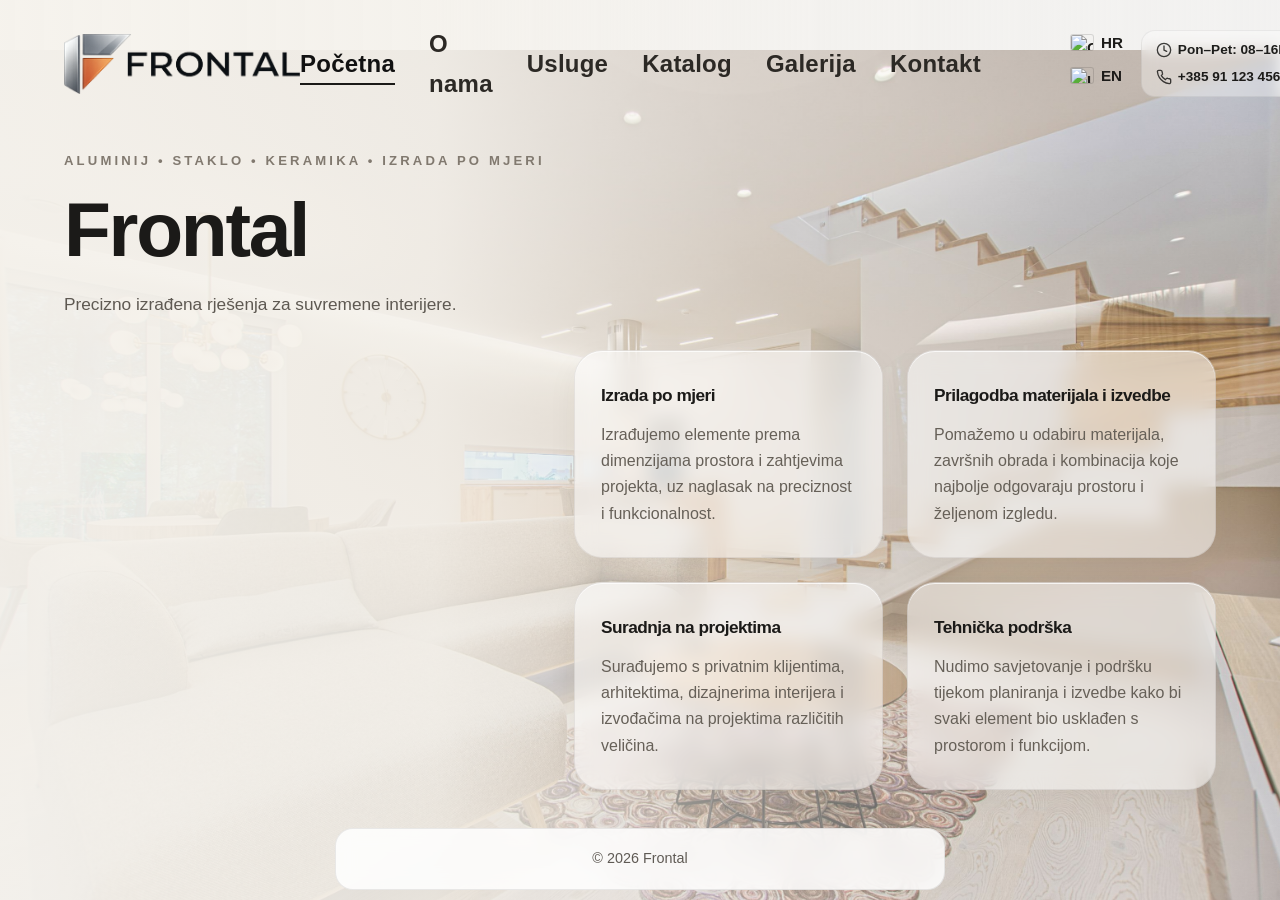
==== commit cf603a50: "Added flag icons (images)" ====
--- a/index.html
+++ b/index.html
@@ -41,44 +41,45 @@
       </nav>
 
       <div class="header-meta">
-      <div class="language-switcher" aria-label="Language switcher">
-        <a href="index.html" class="language-link" aria-current="page">
-          <span class="flag">🇭🇷</span>
-          <span>HR</span>
-        </a>
-
-        <a href="en.html" class="language-link">
-          <span class="flag">🇬🇧</span>
-          <span>EN</span>
-        </a>
-      </div>
-
-      <div class="header-info">
-        <span class="info-item">
-          <svg class="icon" viewBox="0 0 24 24" fill="none">
-            <circle cx="12" cy="12" r="10" stroke="currentColor" stroke-width="2"/>
-            <path d="M12 6v6l4 2" stroke="currentColor" stroke-width="2" stroke-linecap="round"/>
-          </svg>
-          Pon–Pet: 08–16h
-        </span>
-
-        <a href="tel:+385911234567" class="info-item">
-          <svg class="icon" viewBox="0 0 24 24" fill="none">
-            <path d="M22 16.92v3a2 2 0 0 1-2.18 2 
-            19.8 19.8 0 0 1-8.63-3.07 
-            19.5 19.5 0 0 1-6-6 
-            19.8 19.8 0 0 1-3.07-8.67 
-            A2 2 0 0 1 4.11 2h3a2 2 0 0 1 2 1.72 
-            c.12.9.32 1.78.59 2.63 
-            a2 2 0 0 1-.45 2.11L8.09 9.91 
-            a16 16 0 0 0 6 6l1.45-1.45 
-            a2 2 0 0 1 2.11-.45 
-            c.85.27 1.73.47 2.63.59 
-            A2 2 0 0 1 22 16.92z"
-            stroke="currentColor" stroke-width="2" fill="none"/>
-          </svg>
-          +385 91 123 4567
-        </a>
+        <div class="language-switcher" aria-label="Language switcher">
+          <a href="index.html" class="language-link" aria-current="page">
+            <img src="images/flag-hr.svg" alt="Croatian flag" class="flag-icon" />
+            <span>HR</span>
+          </a>
+
+          <a href="en.html" class="language-link">
+            <img src="images/flag-gb.svg" alt="United Kingdom flag" class="flag-icon" />
+            <span>EN</span>
+          </a>
+        </div>
+
+        <div class="header-info">
+          <span class="info-item">
+            <svg class="icon" viewBox="0 0 24 24" fill="none">
+              <circle cx="12" cy="12" r="10" stroke="currentColor" stroke-width="2"/>
+              <path d="M12 6v6l4 2" stroke="currentColor" stroke-width="2" stroke-linecap="round"/>
+            </svg>
+            Pon–Pet: 08–16h
+          </span>
+
+          <a href="tel:+385911234567" class="info-item">
+            <svg class="icon" viewBox="0 0 24 24" fill="none">
+              <path d="M22 16.92v3a2 2 0 0 1-2.18 2 
+              19.8 19.8 0 0 1-8.63-3.07 
+              19.5 19.5 0 0 1-6-6 
+              19.8 19.8 0 0 1-3.07-8.67 
+              A2 2 0 0 1 4.11 2h3a2 2 0 0 1 2 1.72 
+              c.12.9.32 1.78.59 2.63 
+              a2 2 0 0 1-.45 2.11L8.09 9.91 
+              a16 16 0 0 0 6 6l1.45-1.45 
+              a2 2 0 0 1 2.11-.45 
+              c.85.27 1.73.47 2.63.59 
+              A2 2 0 0 1 22 16.92z"
+              stroke="currentColor" stroke-width="2" fill="none"/>
+            </svg>
+            +385 91 123 4567
+          </a>
+        </div>
       </div>
     </div>
   </header>
--- a/style.css
+++ b/style.css
@@ -280,9 +280,14 @@
   opacity:0.7;
 }
 
-.flag{
-  font-size:1rem;
-  line-height:1;
+.flag-icon{
+  width:22px;
+  height:15px;
+  object-fit:cover;
+  display:block;
+  border-radius:2px;
+  box-shadow:0 0 0 1px rgba(0,0,0,0.12);
+  flex-shrink:0;
 }
 
 /* ---------- HERO ---------- */
